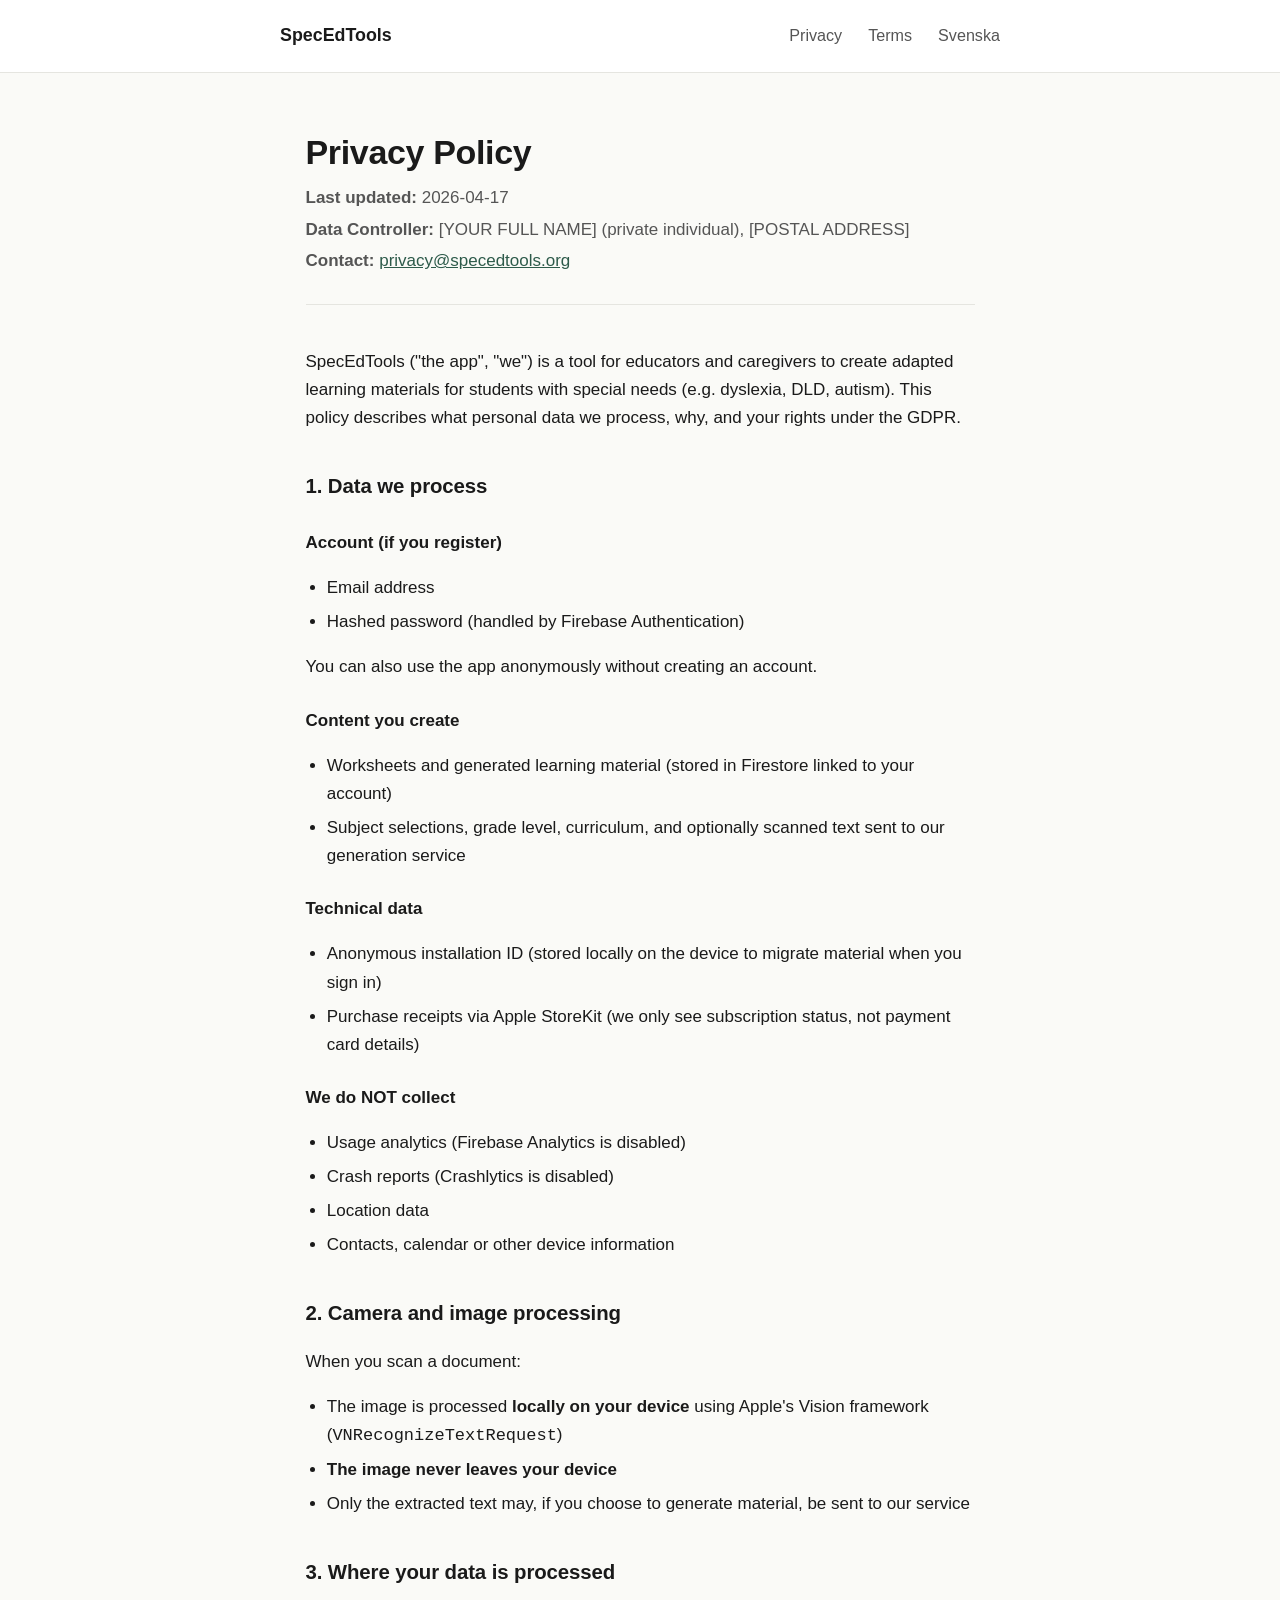
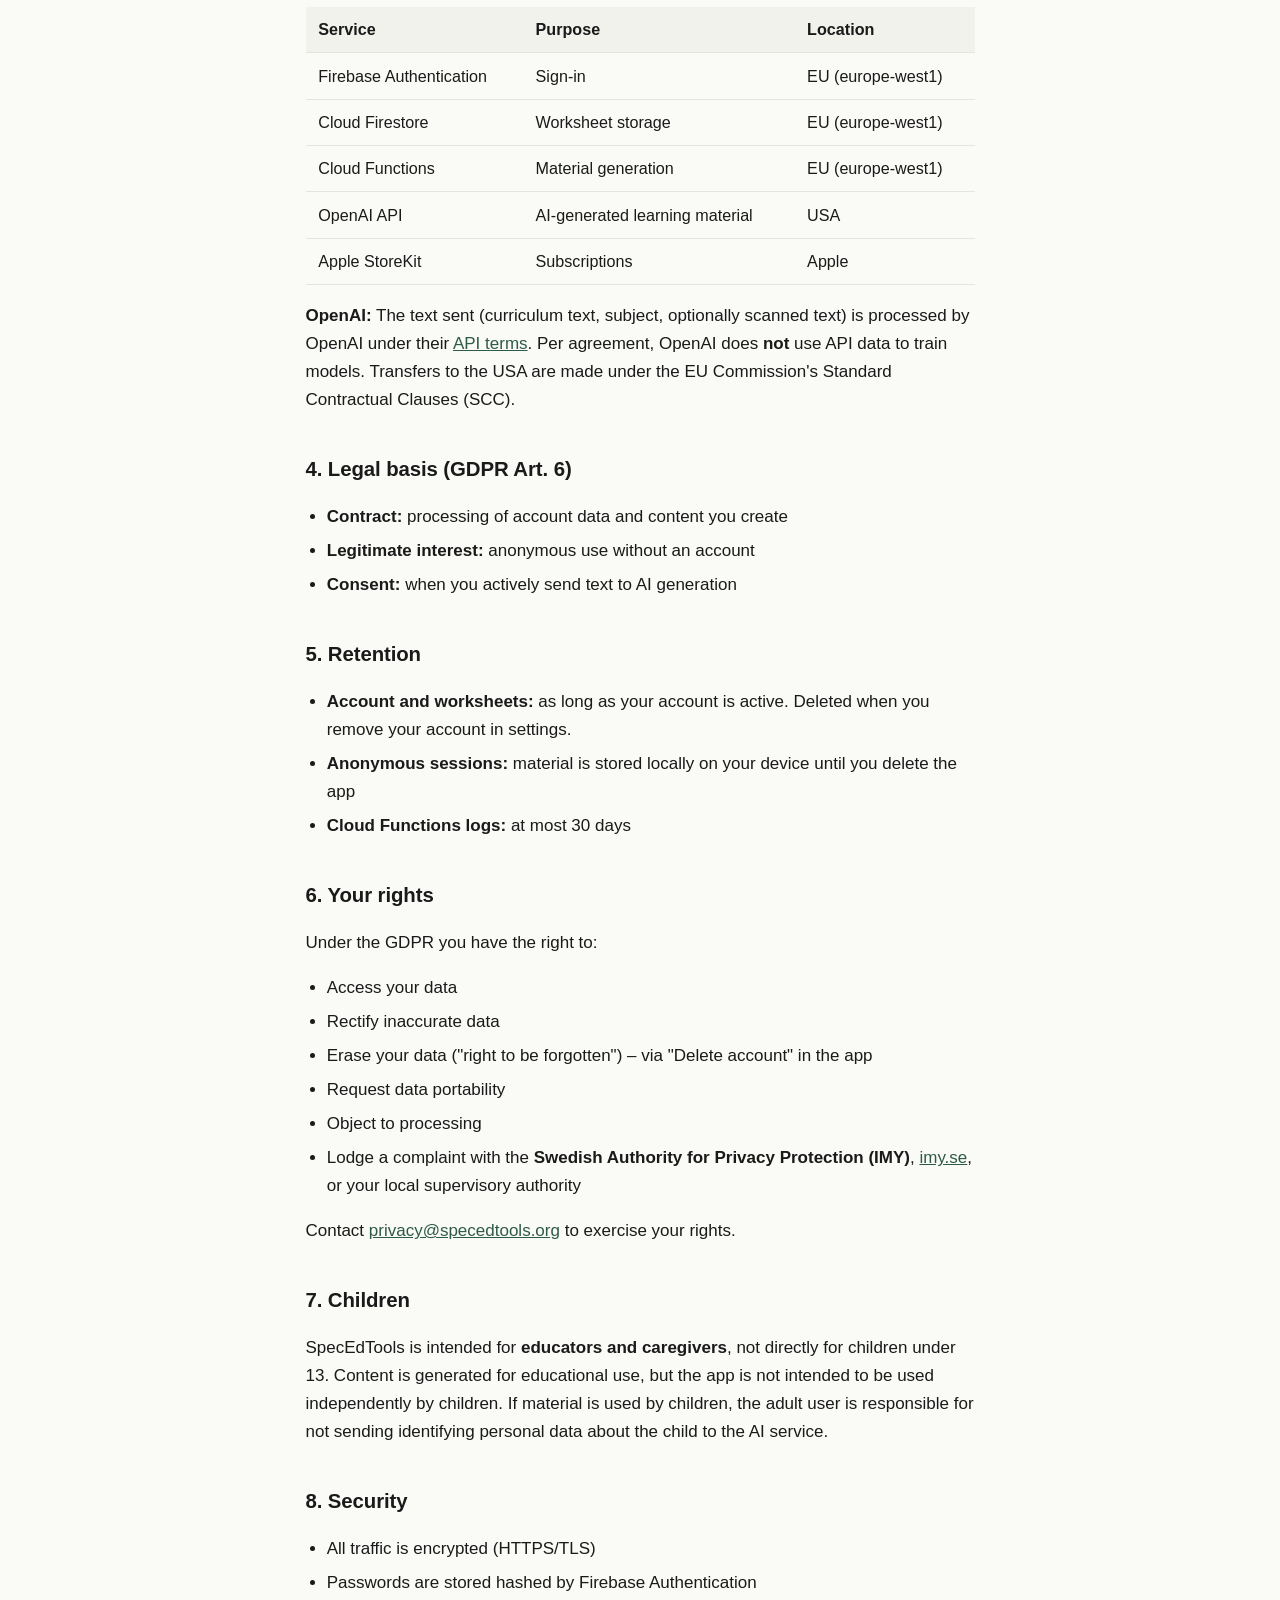
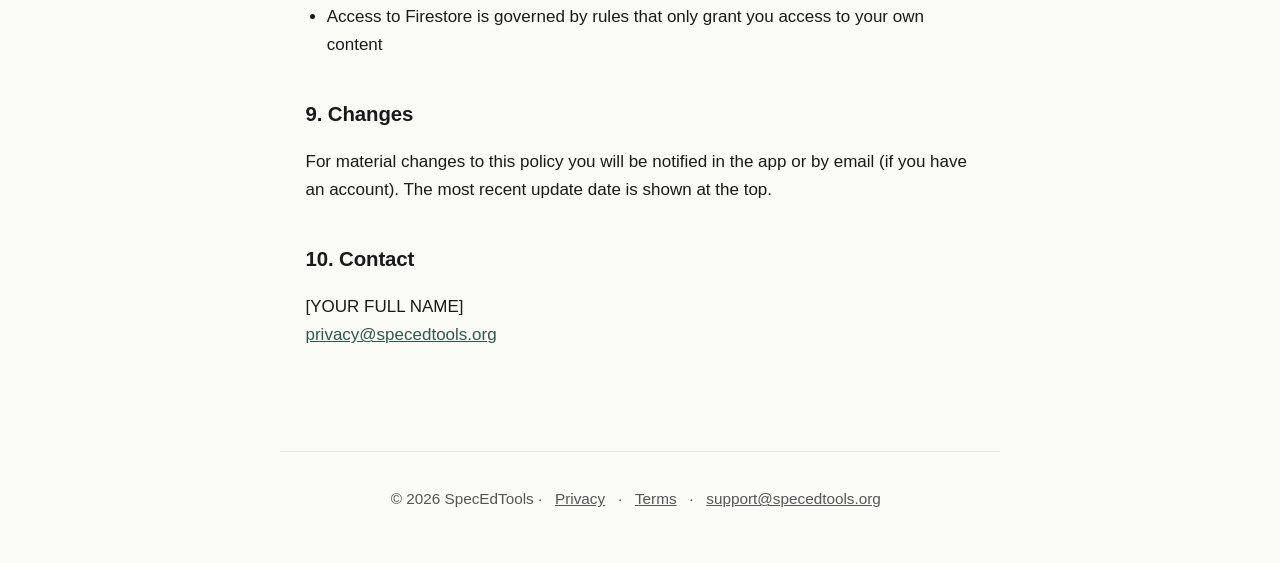
==== privacy.html @ 781e4a41 "Initial site: privacy, terms, landing (SV + EN) Co-Authored-By: Claude Opus 4.7 (1M context) <norepl" ====
<!DOCTYPE html>
<html lang="en">
<head>
<meta charset="utf-8">
<meta name="viewport" content="width=device-width, initial-scale=1">
<title>Privacy Policy – SpecEdTools</title>
<link rel="stylesheet" href="style.css">
</head>
<body>
<header class="site">
  <div class="inner">
    <a href="index.html" class="brand">SpecEdTools</a>
    <nav>
      <a href="privacy.html">Privacy</a>
      <a href="terms.html">Terms</a>
      <a href="integritet.html">Svenska</a>
    </nav>
  </div>
</header>
<main class="container">
<h1>Privacy Policy</h1>
<div class="meta">
  <p><strong>Last updated:</strong> 2026-04-17</p>
  <p><strong>Data Controller:</strong> [YOUR FULL NAME] (private individual), [POSTAL ADDRESS]</p>
  <p><strong>Contact:</strong> <a href="mailto:privacy@specedtools.org">privacy@specedtools.org</a></p>
</div>

<p>SpecEdTools ("the app", "we") is a tool for educators and caregivers to create adapted learning materials for students with special needs (e.g. dyslexia, DLD, autism). This policy describes what personal data we process, why, and your rights under the GDPR.</p>

<h2>1. Data we process</h2>
<h3>Account (if you register)</h3>
<ul>
  <li>Email address</li>
  <li>Hashed password (handled by Firebase Authentication)</li>
</ul>
<p>You can also use the app anonymously without creating an account.</p>

<h3>Content you create</h3>
<ul>
  <li>Worksheets and generated learning material (stored in Firestore linked to your account)</li>
  <li>Subject selections, grade level, curriculum, and optionally scanned text sent to our generation service</li>
</ul>

<h3>Technical data</h3>
<ul>
  <li>Anonymous installation ID (stored locally on the device to migrate material when you sign in)</li>
  <li>Purchase receipts via Apple StoreKit (we only see subscription status, not payment card details)</li>
</ul>

<h3>We do NOT collect</h3>
<ul>
  <li>Usage analytics (Firebase Analytics is disabled)</li>
  <li>Crash reports (Crashlytics is disabled)</li>
  <li>Location data</li>
  <li>Contacts, calendar or other device information</li>
</ul>

<h2>2. Camera and image processing</h2>
<p>When you scan a document:</p>
<ul>
  <li>The image is processed <strong>locally on your device</strong> using Apple's Vision framework (<code>VNRecognizeTextRequest</code>)</li>
  <li><strong>The image never leaves your device</strong></li>
  <li>Only the extracted text may, if you choose to generate material, be sent to our service</li>
</ul>

<h2>3. Where your data is processed</h2>
<table>
  <thead><tr><th>Service</th><th>Purpose</th><th>Location</th></tr></thead>
  <tbody>
    <tr><td>Firebase Authentication</td><td>Sign-in</td><td>EU (europe-west1)</td></tr>
    <tr><td>Cloud Firestore</td><td>Worksheet storage</td><td>EU (europe-west1)</td></tr>
    <tr><td>Cloud Functions</td><td>Material generation</td><td>EU (europe-west1)</td></tr>
    <tr><td>OpenAI API</td><td>AI-generated learning material</td><td>USA</td></tr>
    <tr><td>Apple StoreKit</td><td>Subscriptions</td><td>Apple</td></tr>
  </tbody>
</table>
<p><strong>OpenAI:</strong> The text sent (curriculum text, subject, optionally scanned text) is processed by OpenAI under their <a href="https://openai.com/policies/api-data-usage-policies">API terms</a>. Per agreement, OpenAI does <strong>not</strong> use API data to train models. Transfers to the USA are made under the EU Commission's Standard Contractual Clauses (SCC).</p>

<h2>4. Legal basis (GDPR Art. 6)</h2>
<ul>
  <li><strong>Contract:</strong> processing of account data and content you create</li>
  <li><strong>Legitimate interest:</strong> anonymous use without an account</li>
  <li><strong>Consent:</strong> when you actively send text to AI generation</li>
</ul>

<h2>5. Retention</h2>
<ul>
  <li><strong>Account and worksheets:</strong> as long as your account is active. Deleted when you remove your account in settings.</li>
  <li><strong>Anonymous sessions:</strong> material is stored locally on your device until you delete the app</li>
  <li><strong>Cloud Functions logs:</strong> at most 30 days</li>
</ul>

<h2>6. Your rights</h2>
<p>Under the GDPR you have the right to:</p>
<ul>
  <li>Access your data</li>
  <li>Rectify inaccurate data</li>
  <li>Erase your data ("right to be forgotten") – via "Delete account" in the app</li>
  <li>Request data portability</li>
  <li>Object to processing</li>
  <li>Lodge a complaint with the <strong>Swedish Authority for Privacy Protection (IMY)</strong>, <a href="https://www.imy.se">imy.se</a>, or your local supervisory authority</li>
</ul>
<p>Contact <a href="mailto:privacy@specedtools.org">privacy@specedtools.org</a> to exercise your rights.</p>

<h2>7. Children</h2>
<p>SpecEdTools is intended for <strong>educators and caregivers</strong>, not directly for children under 13. Content is generated for educational use, but the app is not intended to be used independently by children. If material is used by children, the adult user is responsible for not sending identifying personal data about the child to the AI service.</p>

<h2>8. Security</h2>
<ul>
  <li>All traffic is encrypted (HTTPS/TLS)</li>
  <li>Passwords are stored hashed by Firebase Authentication</li>
  <li>Access to Firestore is governed by rules that only grant you access to your own content</li>
</ul>

<h2>9. Changes</h2>
<p>For material changes to this policy you will be notified in the app or by email (if you have an account). The most recent update date is shown at the top.</p>

<h2>10. Contact</h2>
<p>[YOUR FULL NAME]<br>
<a href="mailto:privacy@specedtools.org">privacy@specedtools.org</a></p>
</main>
<footer>
  &copy; <span id="y"></span> SpecEdTools ·
  <a href="privacy.html">Privacy</a> ·
  <a href="terms.html">Terms</a> ·
  <a href="mailto:support@specedtools.org">support@specedtools.org</a>
</footer>
<script>document.getElementById('y').textContent = new Date().getFullYear();</script>
</body>
</html>
---- style.css ----
:root {
  --bg: #fafaf7;
  --fg: #1a1a1a;
  --muted: #555;
  --accent: #2d5a4a;
  --border: #e5e5e0;
  --card: #ffffff;
}

* { box-sizing: border-box; }

html { font-size: 17px; }

body {
  margin: 0;
  font-family: -apple-system, BlinkMacSystemFont, "Inter", "Helvetica Neue", Helvetica, Arial, sans-serif;
  background: var(--bg);
  color: var(--fg);
  line-height: 1.65;
  -webkit-font-smoothing: antialiased;
}

.container {
  max-width: 720px;
  margin: 0 auto;
  padding: 3rem 1.5rem 5rem;
}

header.site {
  padding: 1.25rem 1.5rem;
  border-bottom: 1px solid var(--border);
  background: var(--card);
}
header.site .inner {
  max-width: 720px;
  margin: 0 auto;
  display: flex;
  justify-content: space-between;
  align-items: center;
  gap: 1rem;
  flex-wrap: wrap;
}
header.site a.brand {
  font-weight: 600;
  font-size: 1.05rem;
  color: var(--fg);
  text-decoration: none;
}
header.site nav a {
  color: var(--muted);
  text-decoration: none;
  margin-left: 1.25rem;
  font-size: 0.95rem;
}
header.site nav a:hover { color: var(--accent); }

h1 {
  font-size: 2rem;
  margin: 0 0 0.25rem;
  letter-spacing: -0.01em;
}
h2 {
  font-size: 1.2rem;
  margin: 2.25rem 0 0.5rem;
  letter-spacing: -0.005em;
}
h3 {
  font-size: 1rem;
  margin: 1.5rem 0 0.25rem;
}

p, li { font-size: 1rem; }
ul { padding-left: 1.25rem; }
li { margin-bottom: 0.35rem; }

.meta {
  color: var(--muted);
  font-size: 0.9rem;
  margin-bottom: 2.5rem;
  padding-bottom: 1.5rem;
  border-bottom: 1px solid var(--border);
}
.meta p { margin: 0.2rem 0; }

a { color: var(--accent); }
a:hover { text-decoration: underline; }

table {
  border-collapse: collapse;
  width: 100%;
  margin: 1rem 0;
  font-size: 0.95rem;
}
th, td {
  text-align: left;
  padding: 0.55rem 0.75rem;
  border-bottom: 1px solid var(--border);
}
th {
  background: #f2f2ed;
  font-weight: 600;
}

footer {
  max-width: 720px;
  margin: 0 auto;
  padding: 2rem 1.5rem 3rem;
  color: var(--muted);
  font-size: 0.9rem;
  border-top: 1px solid var(--border);
  text-align: center;
}
footer a { color: var(--muted); margin: 0 0.5rem; }

/* Landing page */
.hero {
  text-align: center;
  padding: 4rem 1.5rem 2rem;
}
.hero h1 { font-size: 2.5rem; }
.hero p.tagline {
  color: var(--muted);
  font-size: 1.1rem;
  max-width: 34rem;
  margin: 0.75rem auto 2rem;
}
.links {
  display: flex;
  justify-content: center;
  gap: 1rem;
  flex-wrap: wrap;
}
.links a {
  display: inline-block;
  padding: 0.65rem 1.25rem;
  background: var(--card);
  border: 1px solid var(--border);
  border-radius: 0.5rem;
  text-decoration: none;
  color: var(--fg);
  font-size: 0.95rem;
}
.links a:hover {
  border-color: var(--accent);
  color: var(--accent);
}

.lang-switch {
  text-align: center;
  margin: 1rem 0 2rem;
  font-size: 0.9rem;
  color: var(--muted);
}
.lang-switch a { margin: 0 0.35rem; }
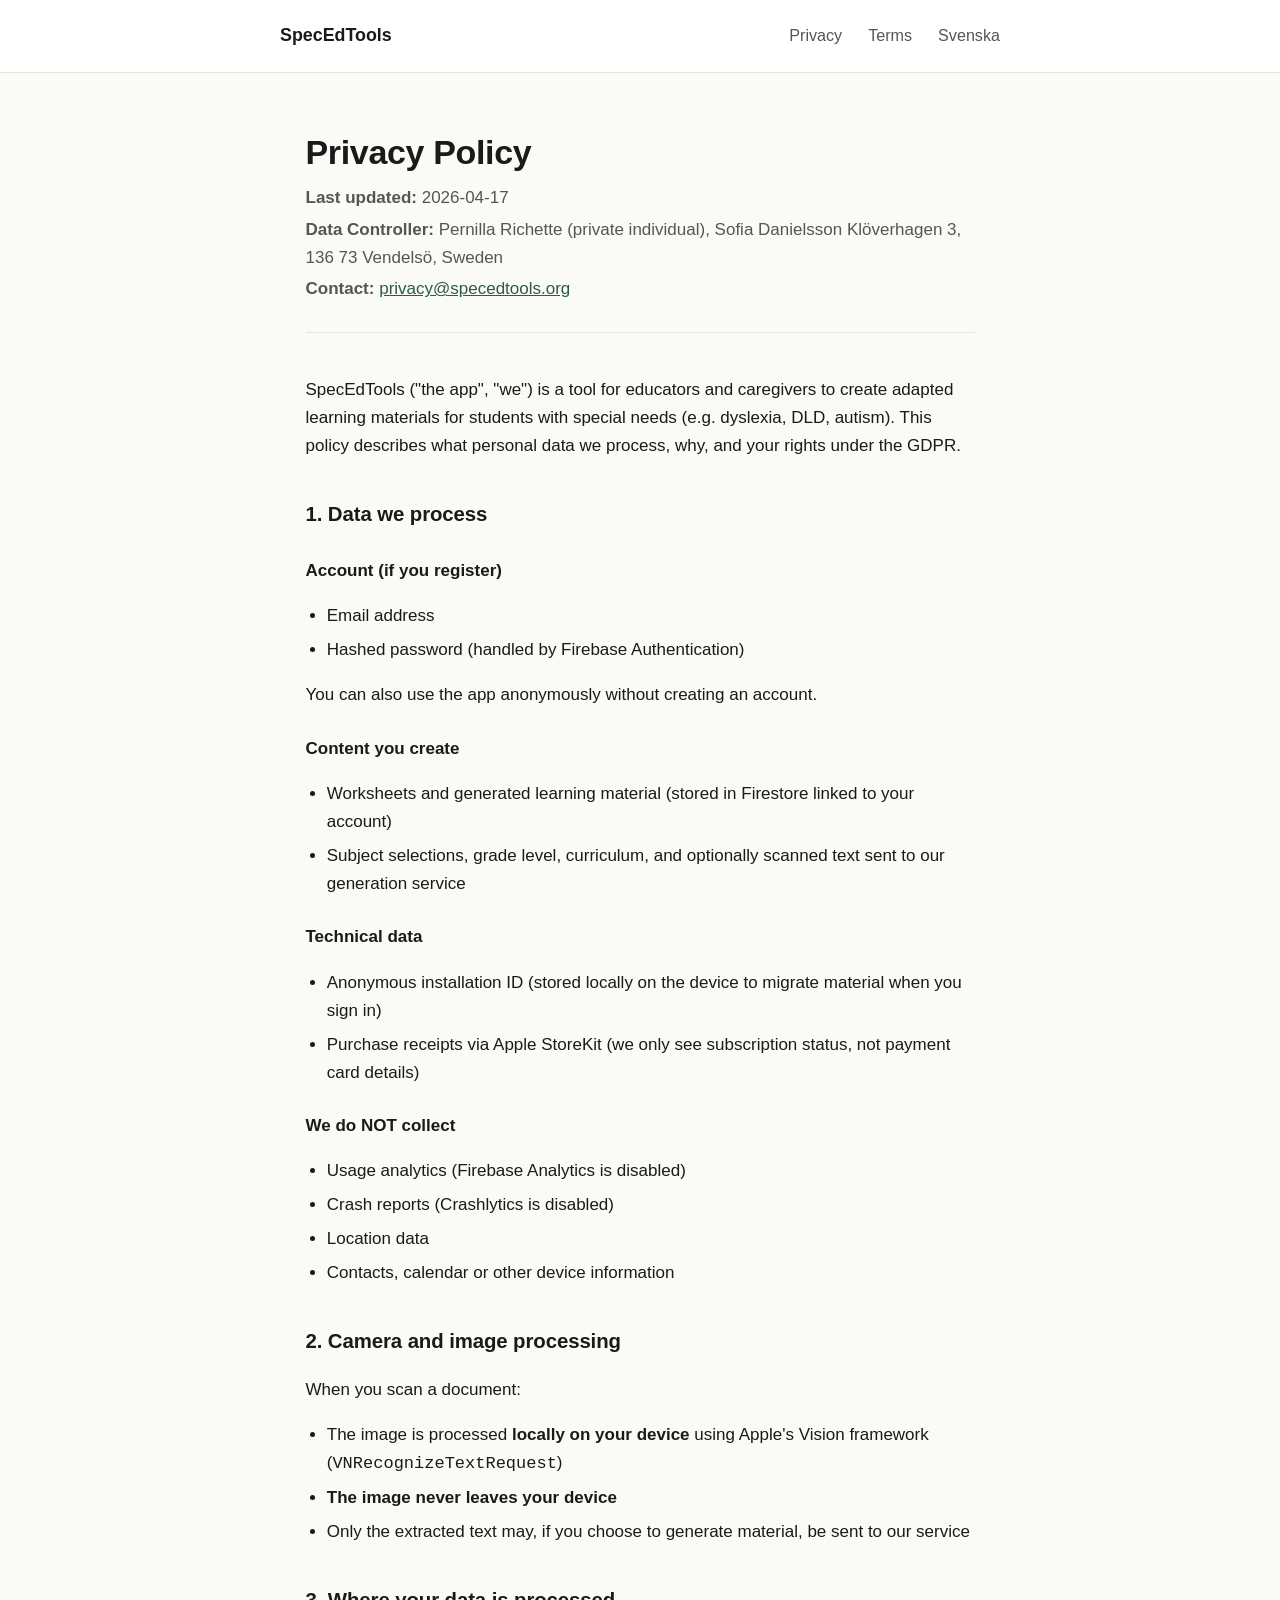
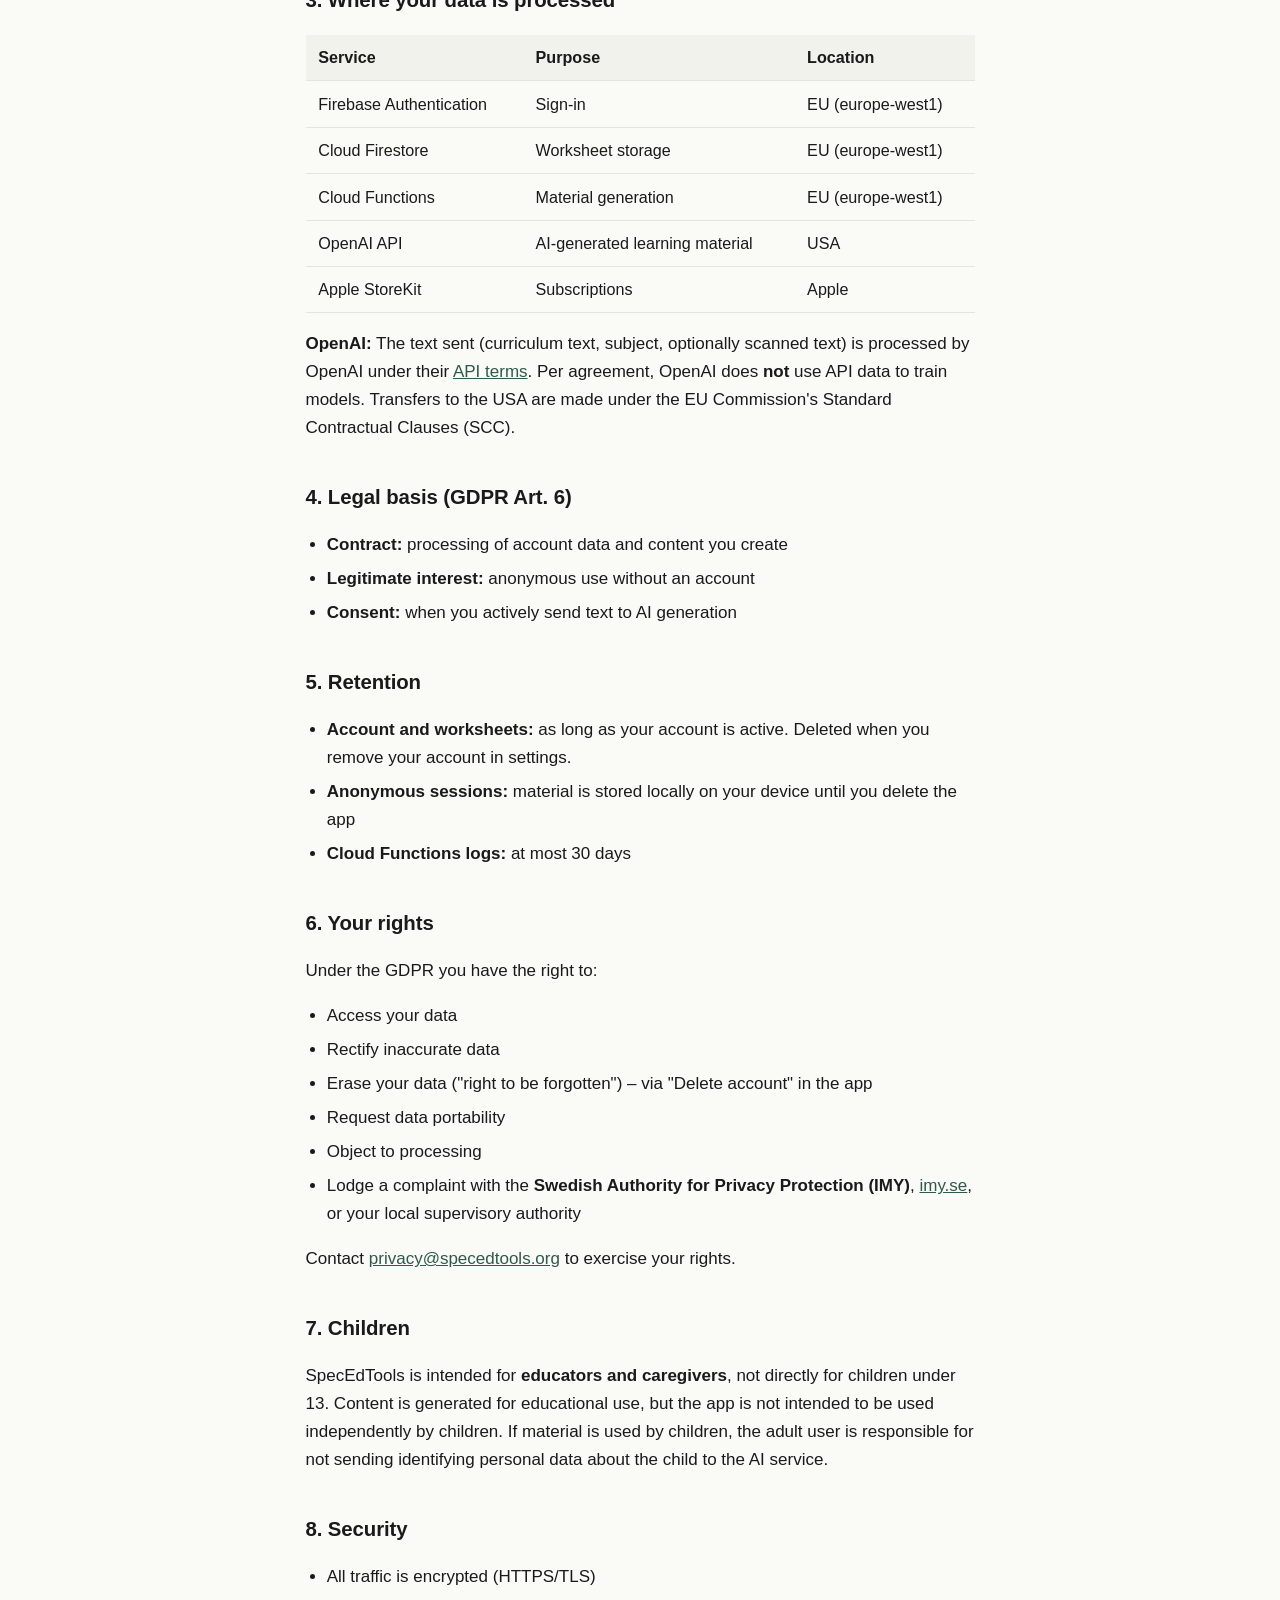
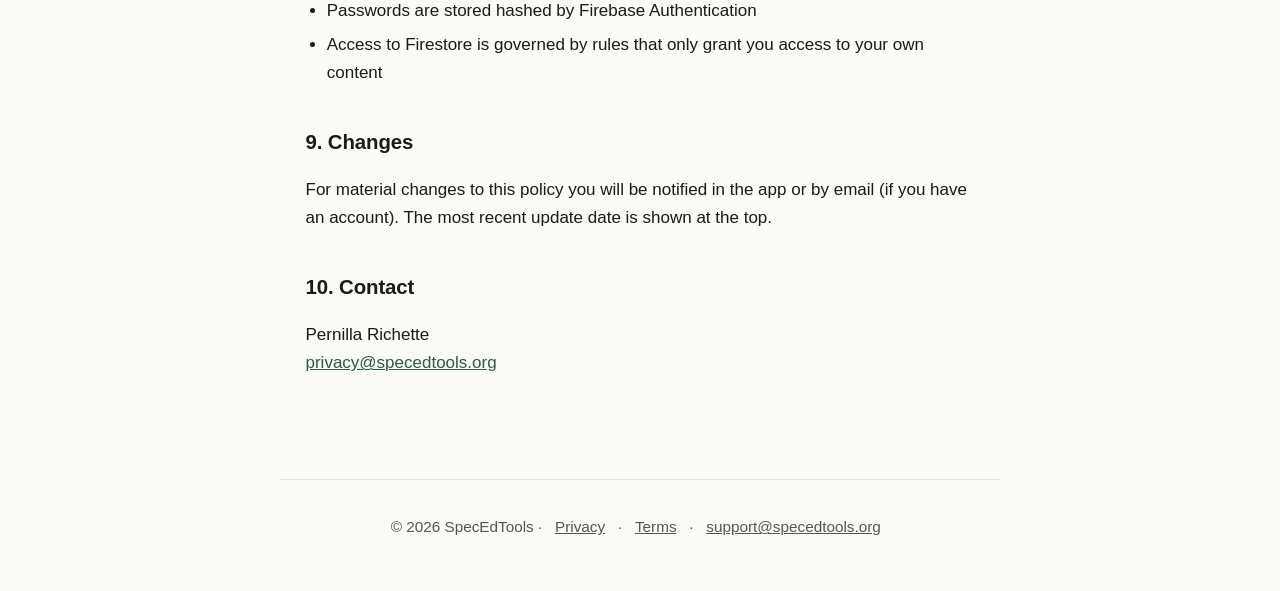
==== commit 3f708ad9: "Fill in legal entity details - Data controller / service provider: Pernilla Richette - Address: Sofi" ====
--- a/privacy.html
+++ b/privacy.html
@@ -21,7 +21,7 @@
 <h1>Privacy Policy</h1>
 <div class="meta">
   <p><strong>Last updated:</strong> 2026-04-17</p>
-  <p><strong>Data Controller:</strong> [YOUR FULL NAME] (private individual), [POSTAL ADDRESS]</p>
+  <p><strong>Data Controller:</strong> Pernilla Richette (private individual), Sofia Danielsson Klöverhagen 3, 136 73 Vendelsö, Sweden</p>
   <p><strong>Contact:</strong> <a href="mailto:privacy@specedtools.org">privacy@specedtools.org</a></p>
 </div>
 
@@ -116,7 +116,7 @@
 <p>For material changes to this policy you will be notified in the app or by email (if you have an account). The most recent update date is shown at the top.</p>
 
 <h2>10. Contact</h2>
-<p>[YOUR FULL NAME]<br>
+<p>Pernilla Richette<br>
 <a href="mailto:privacy@specedtools.org">privacy@specedtools.org</a></p>
 </main>
 <footer>
